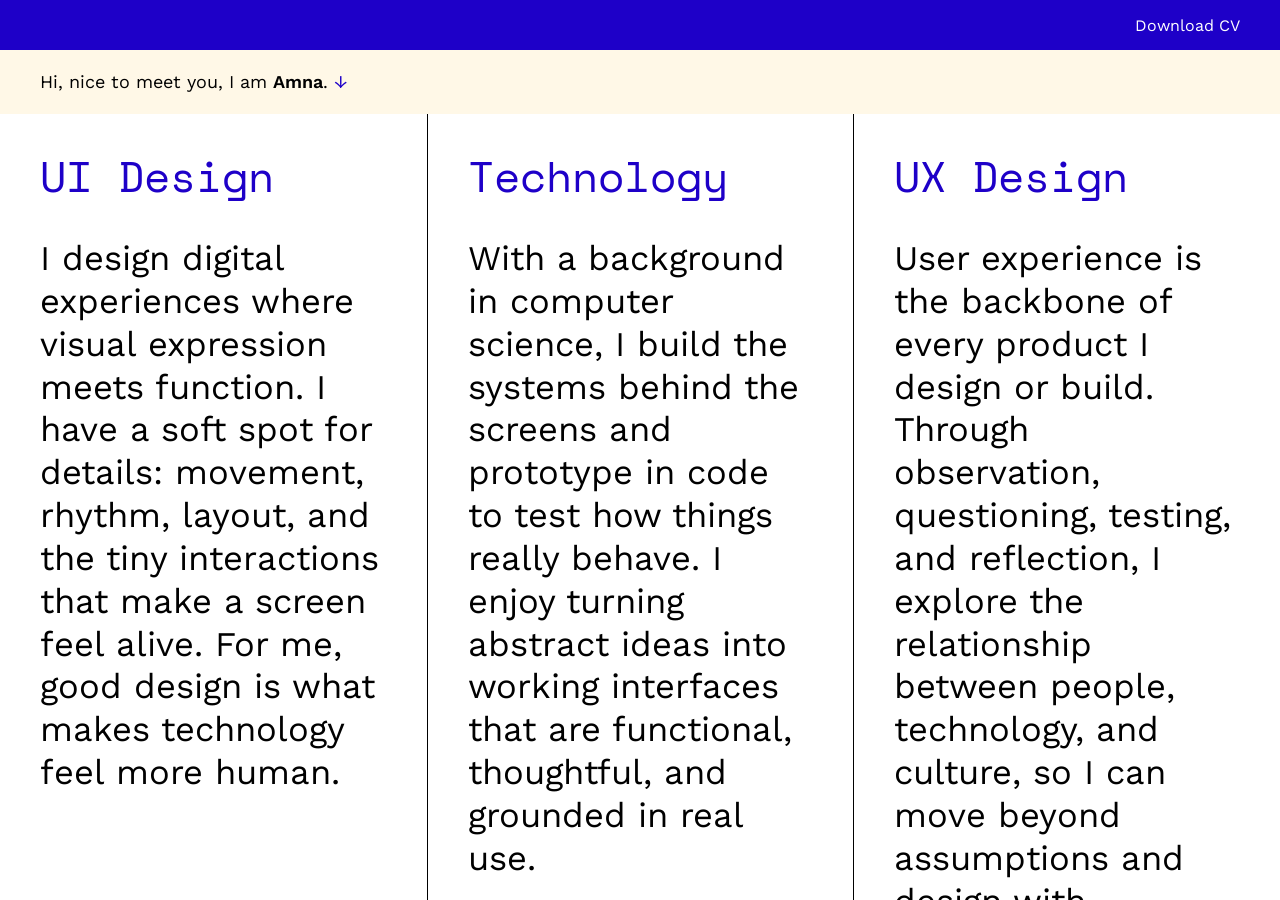
==== index.html @ 6569056e "Rework Transversal Workshop final results and Modular Mindset layout - Final Results: cc-tapis proto" ====
<!DOCTYPE html>
<html lang="en">
<head>
  <meta charset="UTF-8">
  <meta name="viewport" content="width=device-width, initial-scale=1.0">
  <title>Amna Ahmad — Portfolio</title>

  <!-- Fonts: Work Sans for everything; Space Mono (class="mono") only for the column
       titles, technical details and numbers -->
  <link rel="preconnect" href="https://fonts.googleapis.com">
  <link rel="preconnect" href="https://fonts.gstatic.com" crossorigin>
  <link href="https://fonts.googleapis.com/css2?family=Space+Mono&family=Work+Sans:wght@400;600&display=swap" rel="stylesheet">
  <!-- The "←", "→", "↑" and "↓" arrows aren't in the standard Work Sans download, so load them separately -->
  <link href="https://fonts.googleapis.com/css2?family=Work+Sans&text=%E2%86%90%E2%86%92%E2%86%91%E2%86%93&display=swap" rel="stylesheet">

  <!-- "?v=…": bump a file's number after editing it, so browsers fetch the new copy -->
  <link rel="stylesheet" href="css/variables.css?v=3">
  <link rel="stylesheet" href="css/base.css?v=2">
  <link rel="stylesheet" href="css/home.css?v=5">
  <link rel="stylesheet" href="css/project-page.css?v=10">
</head>
<body>

  <!-- Top bar: CV download -->
  <header class="top-bar">
    <a class="cv-link" href="assets/AmnaAhmad_CV.pdf" download>Download CV</a>
  </header>

  <!-- Greeting strip: clicking "Amna" swaps the short line for the full intro -->
  <div class="greeting">
    <p class="greeting-short">
      Hi, nice to meet you, I am <button class="name-button" type="button" aria-expanded="false"><span class="name-text">Amna</span>.<span class="name-arrow" aria-hidden="true">↓</span></button>
    </p>

    <!-- Shown instead of the greeting while a column is open -->
    <button class="back-button" type="button">← Go back</button>

    <!-- Full intro, hidden until "Amna" is clicked -->
    <div class="intro">
      <p class="intro-text">
        Hi, nice to meet you! I’m Amna, a computer engineer turned digital experience
        designer with nearly four years of professional experience across research,
        technology, and startup environments. I previously worked at
        <a class="intro-link" href="https://home.cern" target="_blank" rel="noopener">CERN</a>,
        where I contributed to the design of complex industrial systems, and I am
        currently working at
        <a class="intro-link" href="https://www.logitech.com" target="_blank" rel="noopener">Logitech</a>
        as an AI Creative &amp; Design Technologist. I am also pursuing a Master of Arts
        in Design with a focus on Digital Experience Design at École cantonale d’art
        de Lausanne (ECAL).<span class="intro-close" aria-hidden="true">↑</span>
      </p>
    </div>
  </div>

  <!-- Three columns.
       data-speed: how fast each one scrolls (1 = normal)
       data-name:  used to widen the right column when it's clicked -->
  <main class="columns">

    <section class="column" data-speed="0.6" data-name="ui">
      <div class="column-inner">

        <!-- Short summary, shown on the home view -->
        <div class="column-summary">
          <h2 class="column-title mono">UI Design</h2>
          <!-- The three column texts are kept at the same length (40 words each) -->
          <p class="column-text">
            I design digital experiences where visual expression meets function. I have
            a soft spot for details: movement, rhythm, layout, and the tiny interactions
            that make a screen feel alive. For me, good design is what makes technology
            feel more human.
          </p>
        </div>

        <!-- Projects, shown when this column is clicked -->
        <div class="column-projects">
          <h2 class="column-title">Design projects</h2>
          <p class="projects-intro">
            Over the years, I’ve worked on a variety of projects that showcase my
            creativity and a passion for building meaningful design, ranging from
            industry collaborations to my current work at ECAL. Here are some highlights:
          </p>

          <!-- href = the project's page file ("#" = page not built yet).
               Each row has a small preview image that appears on hover. -->
          <ul class="project-list">
            <li>
              <a class="project-link" href="projects/unicos-branding.html">
                UNICOS Branding - Framework
                <img class="project-preview" src="assets/Photo/previews/UNICOS.webp" alt="">
              </a>
            </li>
            <li>
              <a class="project-link" href="projects/ecal-semester-projects.html">
                Transversal Workshop
                <img class="project-preview" src="assets/Photo/previews/mindset.webp" alt="">
              </a>
            </li>
            <li>
              <a class="project-link" href="projects/bisses-du-valais.html">
                Bisses du Valais - Website design
                <img class="project-preview" src="assets/Photo/previews/Bisses.webp" alt="">
              </a>
            </li>
            <li>
              <a class="project-link" href="projects/randox-certifly.html">
                Randox | Certifly - mobile app
                <img class="project-preview" src="assets/Photo/previews/Randox.webp" alt="">
              </a>
            </li>
            <li>
              <a class="project-link" href="projects/ecaredocta.html">
                eCareDocta - mobile app
                <img class="project-preview" src="assets/Photo/previews/eCare.webp" alt="">
              </a>
            </li>
          </ul>
        </div>

        <!-- A project's page is loaded in here when it's clicked -->
        <div class="column-page"></div>
      </div>
    </section>

    <section class="column" data-speed="1" data-name="tech">
      <div class="column-inner">
        <div class="column-summary">
          <h2 class="column-title mono">Technology</h2>
          <p class="column-text">
            With a background in computer science, I build the systems behind the screens
            and prototype in code to test how things really behave. I enjoy turning
            abstract ideas into working interfaces that are functional, thoughtful, and
            grounded in real use.
          </p>
        </div>

        <!-- Projects, shown when this column is clicked (opens from the center) -->
        <div class="column-projects">
          <h2 class="column-title">Technology</h2>
          <p class="projects-intro">
            Over the years, I’ve worked on a variety of projects that showcase my
            creativity and a passion for building meaningful design, ranging from
            industry collaborations to my current work at ECAL. Here are some highlights:
          </p>

          <ul class="project-list">
            <li>
              <a class="project-link" href="projects/unicos-framework.html">
                UNICOS Framework - Implementation
                <img class="project-preview" src="assets/Photo/previews/unicos-framework.jpg" alt="">
              </a>
            </li>
            <li><a class="project-link" href="#">Logitech - PWS Keyboard layout</a></li>
            <li><a class="project-link" href="#">Re-structure Workshop - ECAL</a></li>
          </ul>
        </div>

        <!-- A project's page is loaded in here when it's clicked -->
        <div class="column-page"></div>
      </div>
    </section>

    <section class="column" data-speed="1.4" data-name="ux">
      <div class="column-inner">
        <div class="column-summary">
          <h2 class="column-title mono">UX Design</h2>
          <p class="column-text">
            User experience is the backbone of every product I design or build. Through
            observation, questioning, testing, and reflection, I explore the relationship
            between people, technology, and culture, so I can move beyond assumptions and
            design with curiosity, context, and intention.
          </p>
        </div>

        <!-- Projects, shown when this column is clicked -->
        <div class="column-projects">
          <h2 class="column-title">Experience Design</h2>
          <p class="projects-intro">
            Research gives my work direction. Through observation, questioning, testing,
            and reflection, I explore the relationship between people, technology, and
            culture. It allows me to move beyond assumptions and design with curiosity,
            context, and intention.
          </p>

          <ul class="project-list">
            <li>
              <a class="project-link" href="projects/lost-and-found.html">
                Lost &amp; Found - ECAL
                <img class="project-preview" src="assets/Photo/previews/lost-and-found.webp" alt="">
              </a>
            </li>
            <li>
              <a class="project-link" href="projects/reality-check.html">
                Reality check - ECAL
                <img class="project-preview" src="assets/Photo/previews/reality-check.webp" alt="">
              </a>
            </li>
            <li>
              <a class="project-link" href="projects/ux-bootcamp.html">
                Participatory Design Workshop - ECAL
                <img class="project-preview" src="assets/Photo/previews/participatory-workshop.jpg" alt="">
              </a>
            </li>
          </ul>
        </div>

        <!-- A project's page is loaded in here when it's clicked -->
        <div class="column-page"></div>
      </div>
    </section>

  </main>

  <script src="js/main.js?v=3"></script>
</body>
</html>
---- css/variables.css ----
/* Design tokens from Figma. Change a value here and it updates everywhere. */

:root {
  /* Colors */
  --blue: #1E00C8;
  --beige: #FFF8E7;
  --black: #000000;
  --white: #FFFFFF;

  /* Fonts: Work Sans everywhere; Space Mono only for column titles, technical details and numbers */
  --font-main: "Work Sans", sans-serif;
  --font-mono: "Space Mono", monospace;

  /* Font sizes: scale with screen width, capped at the 1920px design size */
  --size-small: clamp(16px, 1.05vw, 20px);   /* Download CV */
  --size-greeting: clamp(18px, 1.35vw, 26px);
  --size-title: clamp(40px, 3.35vw, 64px);   /* column headings */
  --size-body: clamp(30px, 2.7vw, 52px);     /* column text */

  /* Smaller sizes for the two narrow columns when one column is open */
  --size-title-small: clamp(22px, 1.75vw, 34px);
  --size-body-small: clamp(18px, 1.45vw, 28px);

  /* Open column: projects intro and list */
  --size-projects: clamp(24px, 2.1vw, 40px);

  /* Even smaller sizes for the narrow columns while a project page is open */
  --size-title-tiny: clamp(15px, 1.25vw, 26px);
  --size-body-tiny: clamp(12px, 1vw, 20px);

  /* Project pages */
  --size-page-title: clamp(30px, 2.5vw, 48px);        /* project name */
  --size-page-heading: clamp(24px, 1.9vw, 36px);      /* section headings */
  --size-page-subheading: clamp(20px, 1.65vw, 32px);  /* "1. Complex Interface" */
  --size-page-body: clamp(16px, 1.25vw, 24px);        /* paragraphs */

  /* Motion: one curve for all column animations, gentle start and landing */
  --ease: cubic-bezier(0.65, 0, 0.35, 1);
  --expand-time: 0.8s;

  /* Space between blocks and sections on project pages (from the Figma grid) */
  --space-block: 64px;

  /* Layout */
  --top-bar-height: 50px;
  --greeting-height: 64px;
  --side-padding: clamp(32px, 3.125vw, 60px);
  --side-padding-narrow: 25px;   /* narrow columns while another column is open */
  --side-padding-tiny: 16px;     /* narrow columns while a project page is open */
  --divider: 1px solid var(--black);
}
---- css/base.css ----
/* Reset and global styles */

*,
*::before,
*::after {
  box-sizing: border-box;
  margin: 0;
  padding: 0;
}

/* The page itself never scrolls; only the columns do (see main.js) */
html,
body {
  height: 100%;
  overflow: hidden;
}

/* Stack top bar, greeting and columns; columns take the remaining height */
body {
  display: flex;
  flex-direction: column;
  font-family: var(--font-main);
  color: var(--black);
  background: var(--white);
  -webkit-font-smoothing: antialiased;
}

a {
  color: inherit;
  text-decoration: none;
}

/* Space Mono, only for technical details and numbers,
   e.g. <span class="mono">20%</span> inside Work Sans text */
.mono {
  font-family: var(--font-mono);
}
---- css/home.css ----
/* Home page */

/* ---------- Top bar ---------- */
.top-bar {
  height: var(--top-bar-height);
  padding: 0 var(--side-padding);
  background: var(--blue);
  display: flex;
  align-items: center;
  justify-content: flex-end;   /* push "Download CV" to the right */
}

.cv-link {
  color: var(--white);
  font-size: var(--size-small);
}

.cv-link:hover {
  text-decoration: underline;
}

/* ---------- Greeting strip ---------- */
/* Shows either the short line or the full intro. The height change between
   the two is animated in main.js; CSS only swaps the text and fades it in. */
.greeting {
  padding: 0 var(--side-padding);
  background: var(--beige);
  font-size: var(--size-greeting);
  overflow: hidden;            /* hide content while the strip is resizing */
}

.greeting-short {
  line-height: var(--greeting-height);   /* one line, vertically centered */
  animation: fade-in 0.4s ease both;
}

/* "Amna. ↓": bold name with a blue arrow that hints the strip opens;
   on hover the name turns blue and the arrow nudges down */
.name-button {
  font: inherit;
  color: inherit;
  background: none;
  border: none;
  cursor: pointer;
  transition: color 0.3s ease;
}

.name-text {
  font-weight: 600;
}

.name-button:hover,
.name-button:focus-visible {
  color: var(--blue);
}

.name-arrow,
.intro-close {
  display: inline-block;
  margin-left: 0.35em;
  color: var(--blue);
  transition: transform 0.3s ease;
}

.name-button:hover .name-arrow,
.name-button:focus-visible .name-arrow {
  transform: translateY(3px);
}

/* "← Go back": hidden on the home view */
.back-button {
  display: none;
  font: inherit;
  line-height: var(--greeting-height);
  color: inherit;
  background: none;
  border: none;
  cursor: pointer;
  transition: color 0.3s ease;
}

.back-button:hover,
.back-button:focus-visible {
  color: var(--blue);
}

/* While a column is open (class added by main.js): swap greeting for "Go back" */
.greeting.shows-back .greeting-short {
  display: none;
}

.greeting.shows-back .back-button {
  display: block;
  animation: fade-in 0.4s ease both;
}

/* Full intro: hidden until the strip is open */
.intro {
  display: none;
  padding: 28px 0;
  line-height: 1.15;
}

.intro-link {
  color: var(--blue);
  font-weight: 600;
}

.intro-link:hover {
  text-decoration: underline;
}

/* Open state (class added by main.js). The whole strip is clickable to close. */
.greeting.is-open {
  cursor: pointer;
}

.greeting.is-open .greeting-short {
  display: none;
}

.greeting.is-open .intro {
  display: block;
  animation: fade-in 0.4s ease 0.2s both;   /* fade in as the strip opens */
}

/* "↑" at the end of the intro: nudges up on hover, as clicking closes the strip */
.greeting.is-open:hover .intro-close {
  transform: translateY(-3px);
}

@keyframes fade-in {
  from { opacity: 0; }
  to   { opacity: 1; }
}

/* ---------- Three columns ---------- */
.columns {
  flex: 1;                     /* fill whatever height is left below the bars */
  min-height: 0;               /* let it shrink when the intro opens */
  display: grid;
  grid-template-columns: 1fr 1fr 1fr;
  transition: grid-template-columns var(--expand-time) var(--ease);
}

/* One column open: it takes 4 parts of the width, the others 1 part each */
.columns[data-expanded="ui"]   { grid-template-columns: 4fr 1fr 1fr; }
.columns[data-expanded="tech"] { grid-template-columns: 1fr 4fr 1fr; }
.columns[data-expanded="ux"]   { grid-template-columns: 1fr 1fr 4fr; }

/* A project page is open: that column widens further to 8 parts */
.columns[data-expanded="ui"][data-view="page"]   { grid-template-columns: 8fr 1fr 1fr; }
.columns[data-expanded="tech"][data-view="page"] { grid-template-columns: 1fr 8fr 1fr; }
.columns[data-expanded="ux"][data-view="page"]   { grid-template-columns: 1fr 1fr 8fr; }

.column {
  overflow: hidden;            /* content moves inside; main.js slides it */
}

/* Columns with projects can be clicked to open;
   when one is open, the narrow ones can be clicked to go back */
.column:has(.column-projects),
.columns[data-expanded] .column:not(.is-expanded) {
  cursor: pointer;
}

/* The part that actually moves when scrolling.
   Summary, projects and project page sit on top of each other in the same spot. */
.column-inner {
  display: grid;
  grid-template-columns: minmax(0, 1fr);   /* always exactly the column's width */
  padding: 30px var(--side-padding) 60px;
  will-change: transform;      /* hint the browser to keep movement smooth */
  transition: padding var(--expand-time) var(--ease);
}

.column-summary,
.column-projects,
.column-page {
  grid-area: 1 / 1;
}

/* Divider lines between columns */
.column + .column {
  border-left: var(--divider);
}

.column-title {
  font-size: var(--size-title);
  font-weight: 400;
  color: var(--blue);
  margin-bottom: 0.7em;
  transition: font-size var(--expand-time) var(--ease);
}

.column-text {
  font-size: var(--size-body);
  line-height: 1.24;
  transition:
    font-size var(--expand-time) var(--ease),
    color 0.3s ease;
}

/* Hover: text in the hovered column turns blue (not in the open column) */
.column:not(.is-expanded):hover .column-text {
  color: var(--blue);
}

/* ---------- Narrow columns (while another column is open) ---------- */
/* Text shrinks smoothly thanks to the font-size transitions above */
.columns[data-expanded] .column:not(.is-expanded) .column-inner {
  padding: 30px var(--side-padding-narrow) 60px;
}

.columns[data-expanded] .column:not(.is-expanded) .column-title {
  font-size: var(--size-title-small);
}

.columns[data-expanded] .column:not(.is-expanded) .column-text {
  font-size: var(--size-body-small);
}

/* While a project page is open, the narrow columns get even smaller */
.columns[data-view="page"] .column:not(.is-expanded) .column-inner {
  padding: 30px var(--side-padding-tiny) 60px;
}

.columns[data-view="page"] .column:not(.is-expanded) .column-title {
  font-size: var(--size-title-tiny);
}

.columns[data-view="page"] .column:not(.is-expanded) .column-text {
  font-size: var(--size-body-tiny);
}

/* Space Mono titles are wide: in the narrow columns (1/6 of the window with a column
   open, 1/10 with a page open) they shrink only as far as needed for "Technology",
   10 letters, about 6.2 times the font size, to fit */
.columns[data-expanded] .column:not(.is-expanded) .column-title.mono {
  font-size: min(var(--size-title-small), (100vw / 6 - 2 * var(--side-padding-narrow)) / 6.2);
}

.columns[data-view="page"] .column:not(.is-expanded) .column-title.mono {
  font-size: min(var(--size-title-tiny), (100vw / 10 - 2 * var(--side-padding-tiny)) / 6.2);
}

/* "← Go back" and "Download CV" stay in line with the text of the first and
   last columns, moving in as those columns' side padding shrinks */
.greeting,
.top-bar {
  transition: padding var(--expand-time) var(--ease);
}

body:has(.columns[data-expanded] > .column:first-of-type:not(.is-expanded)) .greeting {
  padding-left: var(--side-padding-narrow);
}

body:has(.columns[data-view="page"] > .column:first-of-type:not(.is-expanded)) .greeting {
  padding-left: var(--side-padding-tiny);
}

body:has(.columns[data-expanded] > .column:last-of-type:not(.is-expanded)) .top-bar {
  padding-right: var(--side-padding-narrow);
}

body:has(.columns[data-view="page"] > .column:last-of-type:not(.is-expanded)) .top-bar {
  padding-right: var(--side-padding-tiny);
}

/* ---------- Open column: summary out, projects in ---------- */
.column-summary {
  transition: opacity 0.3s ease 0.4s;   /* closing: fade back in once narrowing */
}

.column.is-expanded .column-summary {
  opacity: 0;
  pointer-events: none;
  transition: opacity 0.25s ease;       /* opening: fade out right away */
}

/* Projects are hidden until their column opens */
.column-projects {
  display: none;
  /* Laid out at the final open width from the start, so the text
     doesn't jump between lines while the column is widening */
  width: calc(100vw * 4 / 6 - 2 * var(--side-padding));
}

.column.is-expanded .column-projects {
  display: block;
  animation: projects-in 0.7s ease-out 0.3s both;
}

@keyframes projects-in {
  from { opacity: 0; transform: translateY(24px); }
  to   { opacity: 1; transform: translateY(0); }
}

/* Technology opens from the center instead:
   its projects stay centered on screen while the column grows outward,
   and are revealed from the middle to both sides like opening curtains. */
.column[data-name="tech"] .column-projects {
  justify-self: unsafe center;   /* "unsafe" = keep centered even while wider than the column */
}

.column[data-name="tech"].is-expanded .column-projects {
  animation: projects-from-center var(--expand-time) var(--ease) 0.1s both;
}

@keyframes projects-from-center {
  from { opacity: 0; clip-path: inset(0 50%); }
  to   { opacity: 1; clip-path: inset(0 0); }
}

.projects-intro {
  font-size: var(--size-projects);
  line-height: 1.18;
  margin-bottom: 1.5em;
}

/* Project list: arrow + name, line under each row */
.project-list {
  list-style: none;
}

.project-link {
  position: relative;          /* so the preview image is placed inside the row */
  display: flex;
  align-items: center;
  gap: 0.4em;
  padding: 0.55em 0;
  font-size: var(--size-projects);
  border-bottom: var(--divider);
  transition: color 0.3s ease;
}

/* Blue "→" arrow in Work Sans before each project name */
.project-link::before {
  content: "→";
  color: var(--blue);
  transition: transform 0.3s ease;
}

/* Hover: name turns blue and the arrow nudges right */
.project-link:hover {
  color: var(--blue);
}

.project-link:hover::before {
  transform: translateX(6px);
}

/* Project preview image: sits at the right end of the row, hidden until hover */
.project-preview {
  position: absolute;
  right: 0;
  top: 50%;
  width: clamp(150px, 11vw, 220px);
  aspect-ratio: 3 / 2;         /* every preview gets the same size... */
  object-fit: cover;           /* ...the image fills it and is trimmed, never stretched */
  opacity: 0;
  transform: translateY(-50%) scale(0.85);
  pointer-events: none;        /* never blocks clicking the row */
  transition:
    opacity 0.35s ease,
    transform 0.5s var(--ease);
}

/* Hover: fade in and grow to full size */
.project-link:hover .project-preview {
  opacity: 1;
  transform: translateY(-50%) scale(1);
}

/* ---------- Mobile (to be added once the mobile design is ready) ---------- */
---- css/project-page.css ----
/* Project pages (files in projects/, loaded into an open column by main.js) */

/* ---------- Showing and hiding the page ---------- */
/* Hidden until a project is clicked */
.column-page {
  display: none;
  /* Laid out at the final width from the start, so text doesn't
     jump between lines while the column is widening */
  width: calc(100vw * 8 / 10 - 2 * var(--side-padding));
}

/* Page open (class added by main.js): list hidden, page fades in */
.column.shows-page .column-projects {
  display: none;
}

.column.shows-page .column-page {
  display: block;
  animation: projects-in 0.7s ease-out 0.1s both;   /* keyframes in home.css */
}

/* ---------- Page layout ---------- */
/* No extra gap after the last section; the column's own padding is enough */
.project-page > :last-child,
.project-page > :last-child > :last-child {
  margin-bottom: 0;
}

.project-page img {
  display: block;
  max-width: 100%;
}

.project-page p,
.project-page li {
  font-size: var(--size-page-body);
  line-height: 1.17;
}

/* "← Design projects": back to the project list */
.page-back {
  font: inherit;
  font-size: var(--size-title);
  color: var(--blue);
  background: none;
  border: none;
  cursor: pointer;
  margin-bottom: 0.3em;
}

.page-back-arrow {
  display: inline-block;
  transition: transform 0.3s ease;
}

.page-back:hover .page-back-arrow {
  transform: translateX(-6px);   /* arrow nudges left on hover */
}

.page-title {
  font-size: var(--size-page-title);
  font-weight: 400;
  color: var(--blue);
  margin-bottom: 0.7em;
}

.page-hero {
  width: 100%;
  aspect-ratio: 1400 / 714;
  object-fit: cover;             /* crop to the design's shape */
  margin: var(--space-block) 0;
}

/* Section headings, e.g. "Problem statement" */
.page-heading {
  font-size: var(--size-page-heading);
  font-weight: 400;
  color: var(--blue);
  margin-bottom: 1.2em;
}

/* Numbered problems, e.g. "1. Complex Interface" */
.page-subheading {
  font-size: var(--size-page-subheading);
  font-weight: 400;
  margin: 1.6em 0 0.6em;
}

/* Two side-by-side columns */
.page-split {
  display: grid;
  grid-template-columns: minmax(0, 1fr) minmax(0, 1fr);   /* always two equal halves */
  gap: 60px 10%;                 /* row gap, column gap */
  align-items: start;
  margin-bottom: var(--space-block);
}

.page-split--centered {
  align-items: center;           /* sticky notes: line up their middles */
}

/* Smaller gaps, for grids of images */
.page-split--tight {
  gap: 32px 48px;
}

/* A row of images that all end up the same height, uncropped.
   Give each image style="--ratio: calc(<width> / <height>)" (its size in pixels): wider images
   get a bigger share of the row, which evens out their heights. */
.same-height {
  display: flex;
  gap: 30px;
  align-items: flex-start;
  margin-bottom: var(--space-block);
}

.same-height > * {
  flex: var(--ratio) 1 0;
  min-width: 0;
}

/* Thin outline for screenshots with white edges
   (an outline, not a border, so it doesn't change the image's size) */
.bordered {
  outline: 1px solid #999;
  outline-offset: -1px;
}

/* Videos and full-width images */
.page-video,
.page-wide-image {
  width: 100%;
  margin-bottom: var(--space-block);
}

.page-video {
  display: block;
  background: var(--black);      /* shown for a moment before the video loads */
}

/* Video with a sound button in its bottom-right corner (button added by main.js) */
.video-wrap {
  position: relative;
  margin-bottom: var(--space-block);
}

.video-wrap .page-video,
.page-split .video-wrap {
  margin-bottom: 0;              /* the wrap or the grid handles the spacing */
}

.page-video--hero {
  margin: var(--space-block) 0;
}

/* Round, semi-transparent button with a speaker icon */
.sound-button {
  position: absolute;
  right: 20px;
  bottom: 20px;
  width: 48px;
  height: 48px;
  display: grid;
  place-items: center;           /* icon in the middle */
  border: none;
  border-radius: 50%;
  background: rgba(255, 255, 255, 0.7);
  cursor: pointer;
  transition: background 0.3s ease;
}

.sound-button:hover,
.sound-button:focus-visible {
  background: rgba(255, 255, 255, 0.95);
}

.sound-icon {
  width: 24px;
  height: 24px;
}

/* Outline speaker = sound off, filled speaker = sound on */
.sound-button .sound-icon--on,
.sound-button.is-on .sound-icon--off {
  display: none;
}

.sound-button.is-on .sound-icon--on {
  display: block;
}

/* ---------- Pieces used on pages with several projects (e.g. ECAL) ---------- */
/* A second project title further down the page gets space above it */
.page-title:not(:first-of-type) {
  margin-top: var(--space-block);
}

/* Media right under an intro paragraph */
.page-media-top {
  margin-top: var(--space-block);
}

/* Headings that sit close to the text below them */
.page-heading--tight {
  margin-bottom: 0.6em;
}

/* A big blue question */
.project-page .page-question {
  color: var(--blue);
  font-size: var(--size-page-heading);
  margin-bottom: var(--space-block);
}

.page-paragraph-gap {
  margin-top: 1.2em;
}

/* Three phone screens in a row; the middle one sits higher */
.screens {
  display: flex;
  justify-content: space-between;
  align-items: flex-start;
  margin: var(--space-block) 0;
}

.screens img {
  width: 28%;
  margin-top: 5%;
}

.screens img:nth-child(2) {
  margin-top: 0;
}

/* Three text columns ("How it works?") */
.page-three {
  display: grid;
  grid-template-columns: repeat(3, minmax(0, 1fr));
  gap: 6%;
  margin-bottom: var(--space-block);
}

.page-label {
  font-size: var(--size-page-body);
  font-weight: 600;
}

/* ---------- Pieces used on long case studies (e.g. Lost & Found) ---------- */
/* Space between the big numbered sections */
.page-section {
  margin-bottom: var(--space-block);
}

/* A larger paragraph that sums up the project */
.project-page .page-lead {
  font-size: var(--size-projects);
  line-height: 1.4;
  max-width: 95%;
  margin: var(--space-block) 0;
}

/* Black note after a blue heading, e.g. "- Grouping outcomes…" */
.page-heading-note {
  color: var(--black);
}

/* Photo grids with 2, 3 or 4 columns */
.photo-grid {
  display: grid;
  gap: 24px;
}

.photo-grid img {
  width: 100%;
}

.photo-grid--2 { grid-template-columns: repeat(2, minmax(0, 1fr)); gap: 48px; }
.photo-grid--3 { grid-template-columns: repeat(3, minmax(0, 1fr)); gap: 48px; }
.photo-grid--4 { grid-template-columns: repeat(4, minmax(0, 1fr)); }

/* Crop all photos in the grid to the same portrait shape */
.photo-grid--cropped img {
  aspect-ratio: 4 / 5;
  object-fit: cover;
}

/* Steps as blue circles joined by arrows */
.flow {
  display: flex;
  align-items: center;
  justify-content: space-between;
  margin: var(--space-block) 3%;
}

.flow-step {
  width: 12%;
  aspect-ratio: 1;
  display: grid;
  place-items: center;
  padding: 0.5em;
  border-radius: 50%;
  background: var(--blue);
  color: var(--white);
  font-size: var(--size-page-body);
  text-align: center;
  line-height: 1.3;
}

.flow-arrow {
  font-size: clamp(32px, 3vw, 56px);
}

/* Prototype parts: images with centred captions */
.parts {
  display: grid;
  grid-template-columns: repeat(3, minmax(0, 1fr));
  gap: 6%;
  align-items: start;
  margin-bottom: var(--space-block);
}

.parts--first-row {
  grid-template-columns: minmax(0, 1fr) minmax(0, 2.7fr);
  align-items: end;
}

.parts figure img {
  margin: 0 auto;                /* centre each image in its column */
}

.parts figcaption {
  margin-top: 24px;
  text-align: center;
}

.parts .same-height {
  margin-bottom: 0;
}

/* Interface element collages: one on the left, one further right */
.elements {
  max-width: 62%;
}

.elements--left {
  margin-left: 4%;
}

.elements--right {
  margin: 40px 0 0 auto;
}

/* Insight cards: beige, blue outline, solid shadow */
.insights {
  display: grid;
  grid-template-columns: repeat(3, minmax(0, 1fr));
  gap: 60px 3%;
}

.insight {
  padding: 1.5em 1.3em;
  background: var(--beige);
  border: 2px solid var(--blue);
  box-shadow: 4px 4px 0 #0E0060;
}

/* Sits alone on its row, centred, one card wide */
.insight--center {
  grid-column: 1 / -1;
  justify-self: center;
  width: calc((100% - 2 * 3%) / 3);
}

.insight h3 {
  font-size: var(--size-page-body);
  font-weight: 500;
  margin-bottom: 0.5em;
}

.project-page .insight p {
  font-size: clamp(14px, 1.05vw, 20px);
  line-height: 1.4;
}

/* A single image or video centred on the page, e.g. the working prototype */
.page-centered-image {
  display: block;
  width: 45%;
  margin: 0 auto;
}

/* Full-width image with a centred caption */
.page-figure {
  margin-bottom: var(--space-block);
}

.page-figure img {
  width: 100%;
}

.page-figure figcaption {
  text-align: center;
}

/* ---------- Pieces used on the Reality Check (Duolingo) page ---------- */
/* Photo on the left, text on the right */
.page-split--photo-left {
  grid-template-columns: minmax(0, 0.39fr) minmax(0, 0.61fr);
  column-gap: 60px;
}

/* Heading with no gap below it (a subtitle follows right away) */
.page-heading--flush {
  margin-bottom: 0;
}

/* Big black subtitles in the design proposal, e.g. "1- Understanding users…" */
.proposal-title {
  max-width: 69%;                /* narrower, so longer titles wrap like the design */
  font-size: var(--size-page-heading);
  font-weight: 400;
  line-height: 1.17;
  margin: 1.2em 0 1.4em;
}

/* Two key findings in slightly larger text */
.project-page .page-statements p {
  font-size: var(--size-page-subheading);
  max-width: 80%;
  margin-bottom: 1.2em;
}

/* The four insights as beige circles in a row */
.insight-circles {
  display: flex;
  justify-content: center;
  gap: 2.5%;
  margin: var(--space-block) 0;
}

.insight-circle {
  width: 20%;
  aspect-ratio: 1;
  display: flex;
  flex-direction: column;
  justify-content: center;
  align-items: center;
  gap: 1em;
  padding: 1.5em;
  border-radius: 50%;
  background: var(--beige);
  font-size: var(--size-page-body);
  text-align: center;
  line-height: 1.2;
}

.insight-circle strong {
  font-weight: 500;
}

/* The big "How might Duolingo…" question */
.project-page .page-big-question {
  font-size: var(--size-page-title);
  line-height: 1.17;
  margin-bottom: var(--space-block);
}

/* Persona cards, lined up on the right like the design */
.personas {
  display: flex;
  justify-content: flex-end;
  gap: 3%;
}

.personas img {
  width: 20%;
}

/* Blue highlighted words inside a paragraph */
.highlight {
  color: var(--blue);
}

/* ---------- Pieces used on the Participatory Design Workshop page ---------- */
/* Larger intro under the first title (ECAL admission workshop) */
.project-page .page-intro--large {
  font-size: var(--size-page-subheading);
  margin-bottom: calc(var(--space-block) / 2);   /* 32px */
}

/* Back button with a set 24px gap above the page title */
.page-back--spaced {
  margin-bottom: 24px;
}

/* Section with half the usual space below it (Roles and Responsibilities) */
.page-section--half {
  margin-bottom: calc(var(--space-block) / 2);   /* 32px */
}

.page-intro--large strong {
  font-weight: 600;
}

/* Current workflow, with the "Our focus" note in its empty bottom-right corner */
.workflow-focus {
  position: relative;
  width: 93%;                    /* 1306 of the 1400px column, like the design */
  margin: 0 auto;
}

.workflow-focus img {
  width: 100%;
}

.project-page .workflow-focus-note {
  position: absolute;
  left: 65%;
  top: 86%;                      /* just under the tip of the blue arrow */
  font-size: var(--size-page-subheading);
}

/* Captions a little closer to their photos */
.photo-grid--captions figcaption {
  margin-top: 24px;
}

/* Workshop steps: same space above and below each step heading */
.page-subheading--step {
  margin: var(--space-block) 0;
}

.page-subheading--step:first-of-type {
  margin-top: 0;                 /* sits right under "During the workshop:" */
}

/* Step photos and the insights board, lined up on the right like the design */
.step-image,
.board-image {
  margin-left: auto;
}

.step-image  { width: 91%; }     /* 1271 of 1400px */
.board-image { width: 84%; }     /* 1179 of 1400px */

/* Pain points → solutions diagram (SVG drawn at 1400px wide, scaled to the column) */
.insights-map {
  display: block;
  width: 100%;
  height: auto;
  margin-bottom: var(--space-block);
}

.insights-map text {
  font-size: 24px;               /* SVG units, so it scales with the diagram */
  dominant-baseline: central;
}

.insights-map .label {
  font-size: 32px;
}

.insights-map .label:first-of-type {
  text-anchor: middle;           /* "Solutions", centred over the blue boxes */
}

.insights-map .pain     { fill: #FFA8AB; }
.insights-map .solution { fill: #8AD6FF; }

.insights-map line,
.insights-map marker path {
  fill: none;
  stroke: var(--black);
  stroke-width: 1.5;
}

.insights-map .line--blue,
.insights-map .arrow--blue path {
  stroke: var(--blue);
}

/* ---------- Pieces used on the Transversal Workshop page ---------- */
/* Three rugs side by side, edge to edge like the design */
.rug-row {
  display: grid;
  grid-template-columns: repeat(3, minmax(0, 1fr));
  margin: 32px 0;
}

.rug-row img {
  width: 100%;
}

/* Notes, sketches and photos placed like the design. Each image's left and width
   are % of the 1400px-wide area and its top is % of the 977px height (set inline) */
.collage {
  position: relative;
  aspect-ratio: 1400 / 977;
  margin-bottom: var(--space-block);
}

.collage img {
  position: absolute;
}

/* Final results: the video large on the left, stills on the right (sizes from the design) */
.result-feature {
  display: flex;
  justify-content: space-between;
  margin-bottom: var(--space-block);
}

.result-feature > .video-wrap {
  width: 36.8%;
  margin-bottom: 0;              /* the row handles the spacing */
}

/* Two columns of stills; the rows line up with the video's top and bottom */
.result-stills {
  width: 38.15%;
  display: grid;
  grid-template-columns: repeat(2, minmax(0, 1fr));
  column-gap: 11.14%;            /* % of this grid's width */
  align-content: space-between;
}

.result-feature .page-video,
.result-stills > img {           /* only the stills, not the sound button's icons */
  width: 100%;
  aspect-ratio: 9 / 16;
  object-fit: cover;             /* fill the tile, cropping if a file isn't exactly 9:16 */
}

/* ---------- Pieces used on the two UNICOS pages ---------- */
/* Project scope: three circles touching at the top, drawn at the design's size
   (600 wide = 593 of 1400px) and scaled to the column. Highlighted circles are beige. */
.scope-circles {
  display: block;
  width: 42.86%;
  height: auto;
  margin: 0 auto var(--space-block);
}

.scope-circles circle {
  fill: none;
  stroke: var(--blue);
  stroke-width: 2;
}

.scope-circles .is-highlighted {
  fill: var(--beige);
}

.scope-circles .dot {
  fill: var(--blue);
  stroke: none;
}

.scope-circles text {
  fill: var(--blue);
  font-size: 32px;               /* SVG units, so it scales with the circles */
  text-anchor: middle;
  dominant-baseline: central;
}

/* Technology page: labels in Space Mono */
.scope-circles--mono text {
  font-family: var(--font-mono);
  font-size: 30px;
}

/* "Step:1 Analyzing old panel": bold black step titles */
.page-step {
  font-size: var(--size-page-subheading);
  font-weight: 600;
  margin-bottom: 32px;
}

/* ---------- Pieces used on the Randox page ---------- */
/* Wider version of the centred image (e.g. the three phones at the top) */
.page-centered-image--wide {
  width: 80%;
}

/* Bullet list that follows its intro line with no gap */
.page-bullets--tight {
  margin-bottom: 0;
}

/* Four phone screens in a row */
.phone-screens {
  display: grid;
  grid-template-columns: repeat(4, minmax(0, 1fr));
  gap: 4.3%;
}

.phone-screens img {
  width: 100%;
}

/* Rows of flow screens; "--end" rows line up on the right */
.flow-screens-row {
  display: flex;
  gap: 1.45%;
  margin-bottom: var(--space-block);
}

.flow-screens-row img {
  width: 20.3%;
}

.flow-screens-row--end {
  justify-content: flex-end;
}

/* Bold labels at the start of list items */
.page-bullets strong {
  font-weight: 500;
}

/* ---------- Pieces used on the eCareDocta page ---------- */
/* Beige panel with blue cards: two on top, one centred below */
.highlights {
  display: grid;
  grid-template-columns: 31% 31%;
  justify-content: space-between;
  row-gap: 32px;
  padding: 3.5% 4%;
  background: var(--beige);
}

.project-page .highlight-card {
  padding: 1.6em 1.3em;
  border-radius: 10px;
  background: var(--blue);
  color: var(--white);
  font-size: var(--size-page-body);
  line-height: 1.2;
}

.highlight-card--center {
  grid-column: 1 / -1;
  justify-self: center;
  width: 31%;                    /* same width as the cards above */
}

/* Three illustrated features with a title and description */
.features {
  display: grid;
  grid-template-columns: repeat(3, 23%);
  column-gap: 7%;
  margin-top: var(--space-block);
}

.features img {
  width: 100%;
}

.features figcaption {
  margin-top: 24px;
}

.features strong {
  display: block;
  font-weight: 500;
  margin-bottom: 0.6em;
}

/* Doctor phone, a bit smaller and centred in its half */
.doctor-phone {
  width: 70%;
  margin: 0 auto;
}

/* Image captions */
figcaption {
  margin-top: 40px;
  font-size: var(--size-page-body);
  line-height: 1.17;
}

/* Underlined link inside a paragraph */
.text-link {
  text-decoration: underline;
  text-underline-offset: 0.15em;
}

.text-link:hover {
  color: var(--blue);
}

/* Stacked screenshots next to the problems */
.page-images {
  display: flex;
  flex-direction: column;
  gap: 32px;
}

/* ---------- Sticky notes ---------- */
/* Three notes per row; the first (title) note is bigger and spans two */
.notes {
  display: grid;
  grid-template-columns: repeat(3, minmax(0, 1fr));
  gap: clamp(8px, 0.95vw, 18px);   /* tighter on smaller screens */
}

.note {
  --note-color: #FFAB9F;         /* salmon */
  --fold-color: #FF8A5C;         /* folded corner */
  position: relative;
  aspect-ratio: 1;
  padding: 11%;
  background: var(--note-color);
  font-size: clamp(9px, 0.68vw, 13px);
  line-height: 1.35;
  color: #333;
  /* Cut the bottom-right corner off... */
  clip-path: polygon(0 0, 100% 0, 100% 86%, 86% 100%, 0 100%);
}

/* ...and fill it with a darker triangle, like a folded corner */
.note::after {
  content: "";
  position: absolute;
  right: 0;
  bottom: 0;
  width: 14%;
  height: 14%;
  background: var(--fold-color);
  clip-path: polygon(0 0, 100% 0, 0 100%);
}

.note strong {
  display: block;
  margin-bottom: 0.8em;
}

.note--blue   { --note-color: #7EC4FF; --fold-color: #3D9BFF; }
.note--orange { --note-color: #FFC46E; --fold-color: #FF9E2C; }
.note--grey   { --note-color: #AEB9CC; --fold-color: #8795AE; }

/* Title notes: a bit bigger than the others, centered over two columns */
.note--big {
  grid-column: span 2;
  justify-self: center;
  width: 70%;
  padding: 10%;
}

.note-title {
  font-size: 1.6em;
  line-height: 1.2;
}

/* Grey note sits next to the blue one, lowered a little */
.note--tucked {
  align-self: end;
  transform: translateY(20%);
}

.note-alert {
  display: block;
  margin-top: 1em;
  color: #E0301E;
}

/* Key findings: bold and a bit larger */
.note--bold {
  font-weight: 600;
  font-size: clamp(10px, 0.8vw, 15px);
}

/* Research questions */
.page-questions {
  max-width: 80%;
}

.page-questions p {
  font-size: var(--size-page-heading);
  margin-bottom: 0.8em;
}

.page-divider {
  border: none;
  border-top: var(--divider);
  margin: var(--space-block) 0;
}

/* Sideways gallery: the mouse wheel scrolls it left/right (see main.js) */
.gallery {
  display: flex;
  gap: 24px;
  overflow-x: auto;
  scrollbar-width: none;         /* hide scrollbar (Firefox) */
  margin-bottom: var(--space-block);
}

.gallery::-webkit-scrollbar {
  display: none;                 /* hide scrollbar (Chrome, Edge, Safari) */
}

.gallery img {
  height: clamp(360px, 41vw, 790px);
  max-width: none;               /* keep full size so the gallery can scroll */
  flex-shrink: 0;
}

.page-bullets {
  padding-left: 1.4em;
  margin-bottom: 48px;
}

/* Closing link to another project */
.page-link {
  display: inline-block;
  max-width: 80%;                /* the block above already leaves 64px */
  font-size: var(--size-page-heading);
  line-height: 1.17;
  text-decoration: underline;
  text-underline-offset: 0.15em;
  transition: color 0.3s ease;
}

.page-link:hover {
  color: var(--blue);
}
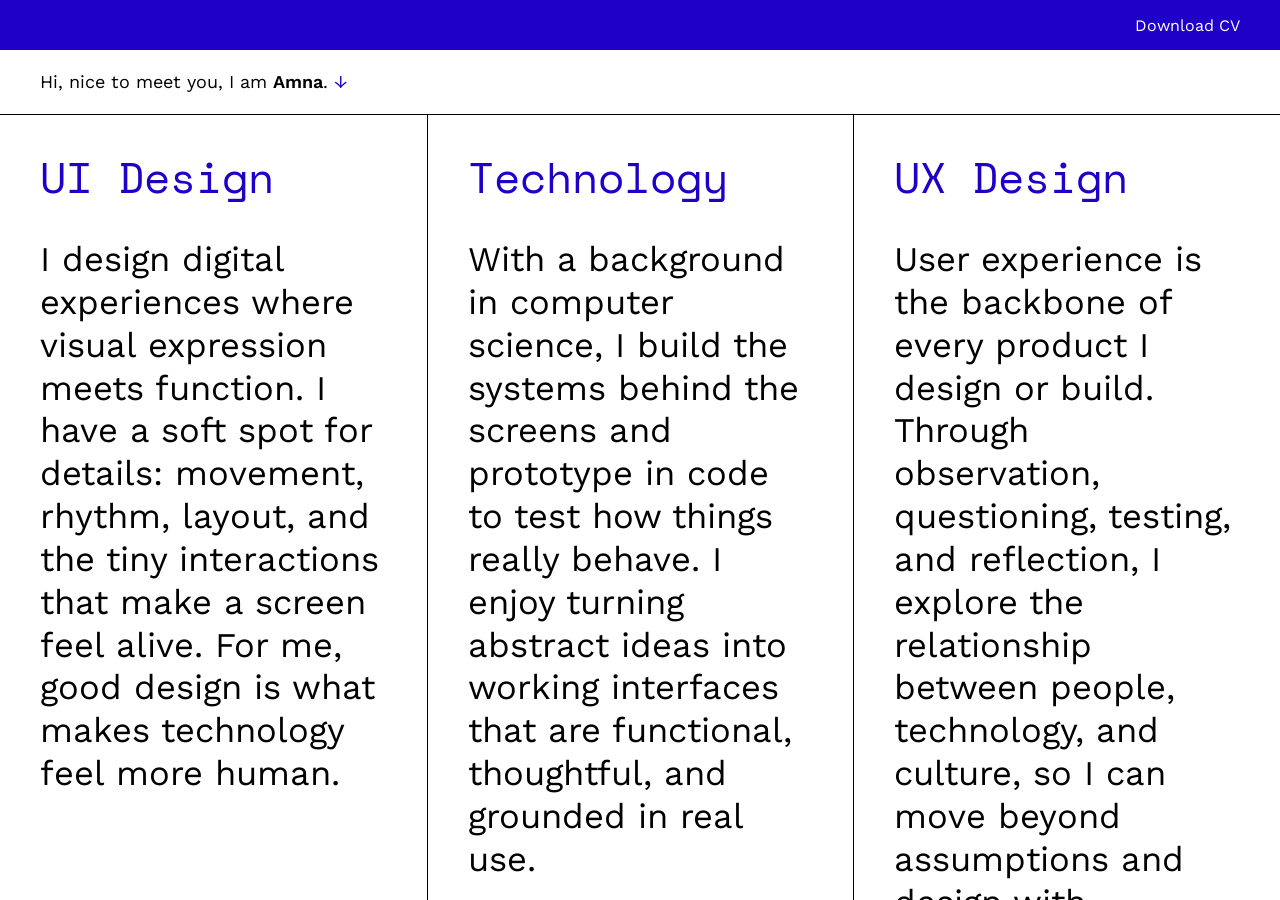
==== commit 198b1461: "Pin the back-to-projects bar on case studies and smooth column switching - The case study's back but" ====
--- a/index.html
+++ b/index.html
@@ -9,15 +9,15 @@
        titles, technical details and numbers -->
   <link rel="preconnect" href="https://fonts.googleapis.com">
   <link rel="preconnect" href="https://fonts.gstatic.com" crossorigin>
-  <link href="https://fonts.googleapis.com/css2?family=Space+Mono&family=Work+Sans:wght@400;600&display=swap" rel="stylesheet">
+  <link href="https://fonts.googleapis.com/css2?family=Space+Mono&family=Work+Sans:ital,wght@0,400;0,600;1,400&display=swap" rel="stylesheet">
   <!-- The "←", "→", "↑" and "↓" arrows aren't in the standard Work Sans download, so load them separately -->
   <link href="https://fonts.googleapis.com/css2?family=Work+Sans&text=%E2%86%90%E2%86%92%E2%86%91%E2%86%93&display=swap" rel="stylesheet">
 
   <!-- "?v=…": bump a file's number after editing it, so browsers fetch the new copy -->
-  <link rel="stylesheet" href="css/variables.css?v=3">
+  <link rel="stylesheet" href="css/variables.css?v=4">
   <link rel="stylesheet" href="css/base.css?v=2">
-  <link rel="stylesheet" href="css/home.css?v=5">
-  <link rel="stylesheet" href="css/project-page.css?v=10">
+  <link rel="stylesheet" href="css/home.css?v=21">
+  <link rel="stylesheet" href="css/project-page.css?v=17">
 </head>
 <body>
 
@@ -33,7 +33,7 @@
     </p>
 
     <!-- Shown instead of the greeting while a column is open -->
-    <button class="back-button" type="button">← Go back</button>
+    <button class="back-button" type="button">← Home</button>
 
     <!-- Full intro, hidden until "Amna" is clicked -->
     <div class="intro">
@@ -87,31 +87,31 @@
             <li>
               <a class="project-link" href="projects/unicos-branding.html">
                 UNICOS Branding - Framework
-                <img class="project-preview" src="assets/Photo/previews/UNICOS.webp" alt="">
+                <img class="project-preview" src="assets/Photo/previews/unicos-branding.jpg" alt="">
               </a>
             </li>
             <li>
               <a class="project-link" href="projects/ecal-semester-projects.html">
-                Transversal Workshop
-                <img class="project-preview" src="assets/Photo/previews/mindset.webp" alt="">
+                Transversal Workshops
+                <img class="project-preview" src="assets/Photo/previews/transversal.jpg" alt="">
               </a>
             </li>
             <li>
               <a class="project-link" href="projects/bisses-du-valais.html">
                 Bisses du Valais - Website design
-                <img class="project-preview" src="assets/Photo/previews/Bisses.webp" alt="">
+                <img class="project-preview" src="assets/Photo/previews/bisses.jpg" alt="">
               </a>
             </li>
             <li>
               <a class="project-link" href="projects/randox-certifly.html">
                 Randox | Certifly - mobile app
-                <img class="project-preview" src="assets/Photo/previews/Randox.webp" alt="">
+                <img class="project-preview" src="assets/Photo/previews/randox.jpg" alt="">
               </a>
             </li>
             <li>
               <a class="project-link" href="projects/ecaredocta.html">
                 eCareDocta - mobile app
-                <img class="project-preview" src="assets/Photo/previews/eCare.webp" alt="">
+                <img class="project-preview" src="assets/Photo/previews/ecaredocta.jpg" alt="">
               </a>
             </li>
           </ul>
@@ -150,8 +150,12 @@
                 <img class="project-preview" src="assets/Photo/previews/unicos-framework.jpg" alt="">
               </a>
             </li>
-            <li><a class="project-link" href="#">Logitech - PWS Keyboard layout</a></li>
-            <li><a class="project-link" href="#">Re-structure Workshop - ECAL</a></li>
+            <li>
+              <a class="project-link" href="projects/logitech-keyboard.html">
+                Logitech - PWS Keyboard layout
+                <img class="project-preview" src="assets/Photo/previews/logitech.jpg" alt="">
+              </a>
+            </li>
           </ul>
         </div>
 
@@ -186,13 +190,13 @@
             <li>
               <a class="project-link" href="projects/lost-and-found.html">
                 Lost &amp; Found - ECAL
-                <img class="project-preview" src="assets/Photo/previews/lost-and-found.webp" alt="">
+                <img class="project-preview" src="assets/Photo/previews/lost-and-found.jpg" alt="">
               </a>
             </li>
             <li>
               <a class="project-link" href="projects/reality-check.html">
                 Reality check - ECAL
-                <img class="project-preview" src="assets/Photo/previews/reality-check.webp" alt="">
+                <img class="project-preview" src="assets/Photo/previews/reality-check.jpg" alt="">
               </a>
             </li>
             <li>
@@ -211,6 +215,20 @@
 
   </main>
 
-  <script src="js/main.js?v=3"></script>
+  <!-- Phones only: shown instead of a case study, until the case studies have a
+       phone layout. Its slideshow is filled in by main.js. -->
+  <section class="mobile-placeholder">
+    <p class="placeholder-text">
+      Hey, thanks for stopping by!<br>
+      I’m building this site with a lot of care, and I’m still working on making the
+      case studies work well on smaller screens.<br>
+      In the meantime, you can explore them on a
+      <button class="share-link" type="button"><span>laptop</span> or <span>desktop</span></button>.
+    </p>
+    <p class="share-note" role="status"></p>
+    <div class="project-reel" aria-hidden="true"></div>
+  </section>
+
+  <script src="js/main.js?v=14"></script>
 </body>
 </html>
--- a/css/variables.css
+++ b/css/variables.css
@@ -24,9 +24,8 @@
   /* Open column: projects intro and list */
   --size-projects: clamp(24px, 2.1vw, 40px);
 
-  /* Even smaller sizes for the narrow columns while a project page is open */
+  /* Vertical column titles while a project page is open */
   --size-title-tiny: clamp(15px, 1.25vw, 26px);
-  --size-body-tiny: clamp(12px, 1vw, 20px);
 
   /* Project pages */
   --size-page-title: clamp(30px, 2.5vw, 48px);        /* project name */
@@ -46,6 +45,5 @@
   --greeting-height: 64px;
   --side-padding: clamp(32px, 3.125vw, 60px);
   --side-padding-narrow: 25px;   /* narrow columns while another column is open */
-  --side-padding-tiny: 16px;     /* narrow columns while a project page is open */
   --divider: 1px solid var(--black);
 }
--- a/css/home.css
+++ b/css/home.css
@@ -24,7 +24,8 @@
    the two is animated in main.js; CSS only swaps the text and fades it in. */
 .greeting {
   padding: 0 var(--side-padding);
-  background: var(--beige);
+  background: var(--white);
+  border-bottom: var(--divider);   /* line between the strip and the columns */
   font-size: var(--size-greeting);
   overflow: hidden;            /* hide content while the strip is resizing */
 }
@@ -67,7 +68,7 @@
   transform: translateY(3px);
 }
 
-/* "← Go back": hidden on the home view */
+/* "← Home": hidden on the home view */
 .back-button {
   display: none;
   font: inherit;
@@ -84,7 +85,7 @@
   color: var(--blue);
 }
 
-/* While a column is open (class added by main.js): swap greeting for "Go back" */
+/* While a column is open (class added by main.js): swap greeting for "← Home" */
 .greeting.shows-back .greeting-short {
   display: none;
 }
@@ -148,10 +149,13 @@
 .columns[data-expanded="tech"] { grid-template-columns: 1fr 4fr 1fr; }
 .columns[data-expanded="ux"]   { grid-template-columns: 1fr 1fr 4fr; }
 
-/* A project page is open: that column widens further to 8 parts */
-.columns[data-expanded="ui"][data-view="page"]   { grid-template-columns: 8fr 1fr 1fr; }
-.columns[data-expanded="tech"][data-view="page"] { grid-template-columns: 1fr 8fr 1fr; }
-.columns[data-expanded="ux"][data-view="page"]   { grid-template-columns: 1fr 1fr 8fr; }
+/* A project page is open: that column takes almost all the width. The narrow ones
+   only hold a vertical title: an outer one (at the window's edge) gets 6.5 parts of
+   100, an inner one 4.5 (about 125px and 85px on a 1920px screen, like the design).
+   The page itself keeps its own width (project-page.css), so it never moves. */
+.columns[data-expanded="ui"][data-view="page"]   { grid-template-columns: 89fr 4.5fr 6.5fr; }
+.columns[data-expanded="tech"][data-view="page"] { grid-template-columns: 6.5fr 87fr 6.5fr; }
+.columns[data-expanded="ux"][data-view="page"]   { grid-template-columns: 6.5fr 4.5fr 89fr; }
 
 .column {
   overflow: hidden;            /* content moves inside; main.js slides it */
@@ -220,32 +224,103 @@
   font-size: var(--size-body-small);
 }
 
-/* While a project page is open, the narrow columns get even smaller */
+/* While a project page is open, the narrow columns show only their title, written
+   vertically (reading bottom to top), so the case study gets all the attention.
+   Its top lines up with the top of the page. Clicking one still opens that
+   column's project list (see main.js). */
 .columns[data-view="page"] .column:not(.is-expanded) .column-inner {
-  padding: 30px var(--side-padding-tiny) 60px;
+  padding: 24px 0 60px;   /* level with the case study's "← back" label (project-page.css) */
+}
+
+.columns[data-view="page"] .column:not(.is-expanded) .column-text {
+  display: none;
 }
 
 .columns[data-view="page"] .column:not(.is-expanded) .column-title {
+  width: fit-content;            /* as wide as one line of text */
+  margin: 0 auto;                /* centred in a column between two others... */
   font-size: var(--size-title-tiny);
-}
-
-.columns[data-view="page"] .column:not(.is-expanded) .column-text {
-  font-size: var(--size-body-tiny);
+  line-height: 1;
+  writing-mode: vertical-rl;
+  transform: rotate(180deg);     /* turn it so it reads upwards */
+  white-space: nowrap;
+  animation: fade-in 0.3s ease 0.1s both;   /* softly replaces the horizontal title */
+}
+
+/* ...but at the window's edges it lines up with "← Home" (left) and
+   "Download CV" (right), which stay at the normal side padding */
+.columns[data-view="page"] > .column:first-of-type:not(.is-expanded) .column-inner {
+  padding-left: var(--side-padding);
+}
+
+.columns[data-view="page"] > .column:first-of-type:not(.is-expanded) .column-title {
+  margin-left: 0;
+}
+
+.columns[data-view="page"] > .column:last-of-type:not(.is-expanded) .column-inner {
+  padding-right: var(--side-padding);
+}
+
+.columns[data-view="page"] > .column:last-of-type:not(.is-expanded) .column-title {
+  margin-right: 0;
+}
+
+/* A column that turns narrow fades its text in right away (no delay) */
+.columns[data-expanded] .column:not(.is-expanded) .column-summary {
+  transition: opacity 0.3s ease;
+}
+
+/* Back from a project page (class set by main.js while the columns resize): the
+   narrow columns' text is laid out at its final width from the first frame, so the
+   widening strips reveal it like a page sliding open, instead of squeezing and
+   re-wrapping it. 1px is the divider line on the left of the 2nd and 3rd columns. */
+.columns.is-resizing[data-expanded]:not([data-view="page"]) .column:not(.is-expanded) .column-summary {
+  width: calc(100vw / 6 - 2 * var(--side-padding-narrow) - 1px);
+}
+
+.columns.is-resizing[data-expanded]:not([data-view="page"]) .column:first-of-type:not(.is-expanded) .column-summary {
+  width: calc(100vw / 6 - 2 * var(--side-padding-narrow));
+}
+
+/* ...takes its final size at once, so the column that was open doesn't shrink
+   its text (and re-wrap it) step by step, and fades in (the vertical titles
+   don't snap to horizontal ones) */
+.columns.is-resizing[data-expanded]:not([data-view="page"]) .column:not(.is-expanded) :is(.column-title, .column-text) {
+  transition: none;
+  animation: fade-in 0.4s ease both;
+}
+
+/* Back home from a project page: the same, at the home view's column width */
+.columns.is-resizing:not([data-expanded]) .column-summary {
+  width: calc(100vw / 3 - 2 * var(--side-padding) - 1px);
+}
+
+.columns.is-resizing:not([data-expanded]) .column:first-of-type .column-summary {
+  width: calc(100vw / 3 - 2 * var(--side-padding));
+}
+
+.columns.is-resizing:not([data-expanded]) :is(.column-title, .column-text) {
+  transition: none;
+  animation: fade-in 0.4s ease both;
+}
+
+/* From a project page straight to another column: the column that opens hides
+   its vertical title at once, instead of fading it out while it grows back to a
+   big horizontal title */
+.columns.is-resizing .column.is-expanded .column-summary {
+  transition: none;
 }
 
 /* Space Mono titles are wide: in the narrow columns (1/6 of the window with a column
-   open, 1/10 with a page open) they shrink only as far as needed for "Technology",
-   10 letters, about 6.2 times the font size, to fit */
-.columns[data-expanded] .column:not(.is-expanded) .column-title.mono {
+   open) they shrink only as far as needed for "Technology", 10 letters, about 6.2
+   times the font size, to fit. Vertical titles (page open) don't need this. */
+.columns[data-expanded]:not([data-view="page"]) .column:not(.is-expanded) .column-title.mono {
   font-size: min(var(--size-title-small), (100vw / 6 - 2 * var(--side-padding-narrow)) / 6.2);
 }
 
-.columns[data-view="page"] .column:not(.is-expanded) .column-title.mono {
-  font-size: min(var(--size-title-tiny), (100vw / 10 - 2 * var(--side-padding-tiny)) / 6.2);
-}
-
-/* "← Go back" and "Download CV" stay in line with the text of the first and
-   last columns, moving in as those columns' side padding shrinks */
+/* "← Home" and "Download CV" stay in line with the text of the first and
+   last columns, moving in as those columns' side padding shrinks (and back out
+   to the normal padding while a project page is open, see above) */
 .greeting,
 .top-bar {
   transition: padding var(--expand-time) var(--ease);
@@ -256,7 +331,7 @@
 }
 
 body:has(.columns[data-view="page"] > .column:first-of-type:not(.is-expanded)) .greeting {
-  padding-left: var(--side-padding-tiny);
+  padding-left: var(--side-padding);
 }
 
 body:has(.columns[data-expanded] > .column:last-of-type:not(.is-expanded)) .top-bar {
@@ -264,7 +339,7 @@
 }
 
 body:has(.columns[data-view="page"] > .column:last-of-type:not(.is-expanded)) .top-bar {
-  padding-right: var(--side-padding-tiny);
+  padding-right: var(--side-padding);
 }
 
 /* ---------- Open column: summary out, projects in ---------- */
@@ -310,6 +385,11 @@
 @keyframes projects-from-center {
   from { opacity: 0; clip-path: inset(0 50%); }
   to   { opacity: 1; clip-path: inset(0 0); }
+}
+
+/* Back from a project page, the list starts fading in as soon as the page is gone */
+.columns.is-resizing .column.is-expanded .column-projects {
+  animation-delay: 0s;
 }
 
 .projects-intro {
@@ -372,4 +452,218 @@
   transform: translateY(-50%) scale(1);
 }
 
-/* ---------- Mobile (to be added once the mobile design is ready) ---------- */
+/* ---------- Phones (up to 767px wide) ---------- */
+/* The three sections stack and the page scrolls normally. Tapping a section opens
+   its project list below its text (the other sections fold down to their titles),
+   with a small slideshow of its projects. Tapping a project shows a placeholder
+   page until the case studies have a phone layout. Behaviour: see main.js. */
+
+/* Slideshows and the placeholder page only exist on phones */
+.project-reel,
+.mobile-placeholder {
+  display: none;
+}
+
+@media (max-width: 767px) {
+  :root {
+    --side-padding: 20px;
+    --side-padding-narrow: 20px;
+    --top-bar-height: 48px;
+    --greeting-height: 48px;
+    --size-small: 14px;
+    --size-greeting: 15px;
+    --size-title: 24px;
+    --size-title-small: 24px;
+    --size-body: 17px;
+    --size-body-small: 17px;
+    --size-projects: 17px;
+  }
+
+  /* The page scrolls normally (on desktop only the columns scroll, see main.js) */
+  html,
+  body {
+    height: auto;
+    overflow: visible;
+  }
+
+  /* Sections stacked, with a line between them */
+  .columns {
+    display: block;
+  }
+
+  .column {
+    overflow: visible;
+  }
+
+  .column + .column {
+    border-left: none;
+    border-top: var(--divider);
+  }
+
+  .column-inner {
+    display: block;
+    padding: 16px var(--side-padding) 18px !important;
+    transform: none !important;                          /* ignore the desktop scrolling */
+  }
+
+  .column-title {
+    margin-bottom: 0.5em;
+  }
+
+  /* An open section keeps its text, with its projects below it */
+  .column.is-expanded .column-summary {
+    opacity: 1;
+    pointer-events: auto;
+  }
+
+  .column[data-name] .column-projects {
+    width: auto;
+    justify-self: auto;
+  }
+
+  .column[data-name].is-expanded .column-projects {
+    margin-top: 12px;
+    animation: projects-in 0.5s ease-out both;
+  }
+
+  /* The list's own title and intro are for the wide desktop column only */
+  .column-projects > .column-title,
+  .projects-intro {
+    display: none;
+  }
+
+  /* The other sections fold down to just their titles */
+  .columns[data-expanded] .column:not(.is-expanded) .column-text {
+    display: none;
+  }
+
+  .columns[data-expanded] .column:not(.is-expanded) .column-title,
+  .columns[data-expanded]:not([data-view="page"]) .column:not(.is-expanded) .column-title.mono {
+    font-size: var(--size-title-small);
+    line-height: 1.2;
+    margin-bottom: 0;
+  }
+
+  /* ...in slim rows */
+  .columns[data-expanded] .column:not(.is-expanded) .column-inner {
+    padding-top: 14px !important;
+    padding-bottom: 14px !important;
+  }
+
+  /* No hover effects on phones: a tap would leave text blue or arrows nudged */
+  .column:not(.is-expanded):hover .column-text,
+  .project-link:hover,
+  .name-button:hover,
+  .back-button:hover {
+    color: inherit;
+  }
+
+  .project-link:hover::before,
+  .name-button:hover .name-arrow,
+  .greeting.is-open:hover .intro-close {
+    transform: none;
+  }
+
+  .cv-link:hover,
+  .intro-link:hover {
+    text-decoration: none;
+  }
+
+  /* Project rows keep their line underneath (as on desktop), but no hover
+     previews (phones can't hover) */
+  .project-link {
+    padding: 0.6em 0;
+  }
+
+  .project-preview {
+    display: none;
+  }
+
+  /* Slideshow of the section's projects, in the bottom-right corner:
+     the images sit on top of each other and fade into one another */
+  .project-reel {
+    display: block;
+    position: relative;
+    width: 100px;
+    aspect-ratio: 1;
+    margin: 20px 0 0 auto;
+    overflow: hidden;
+  }
+
+  /* The images are squares (assets/Photo/reel/, 300×300 = 3x the box), so each fills it exactly */
+  .project-reel img {
+    position: absolute;
+    inset: 0;
+    width: 100%;
+    height: 100%;
+    object-fit: cover;
+    opacity: 0;
+    transition: opacity 0.1s ease;   /* near-instant swap (timing in main.js) */
+  }
+
+  .project-reel img.is-shown {
+    opacity: 1;
+  }
+
+  /* The greeting stays while a section is open; "← Home" only appears on the
+     placeholder page */
+  .greeting.shows-back:not(.is-open) .greeting-short {
+    display: block;
+  }
+
+  .greeting.shows-back .back-button {
+    display: none;
+  }
+
+  body.shows-placeholder .greeting.shows-back .greeting-short {
+    display: none;
+  }
+
+  body.shows-placeholder .greeting .back-button {
+    display: block;
+    animation: fade-in 0.4s ease both;
+  }
+
+  /* Placeholder page: message at the top, slideshow of every project at the bottom */
+  body.shows-placeholder .columns {
+    display: none;
+  }
+
+  body.shows-placeholder .mobile-placeholder {
+    display: flex;
+    flex-direction: column;
+    min-height: calc(100vh - var(--top-bar-height) - var(--greeting-height) - 1px);   /* 1px: the strip's divider line */
+    min-height: calc(100svh - var(--top-bar-height) - var(--greeting-height) - 1px);
+    padding: 32px var(--side-padding) 20px;
+    animation: fade-in 0.4s ease both;
+  }
+
+  .placeholder-text {
+    font-size: 20px;
+    line-height: 1.2;
+  }
+
+  /* "laptop or desktop": sends the site's address on (see main.js) */
+  .share-link {
+    font: inherit;
+    color: inherit;
+    background: none;
+    border: none;
+    cursor: pointer;
+  }
+
+  .share-link span {
+    color: var(--blue);
+  }
+
+  .share-note {
+    min-height: 1.2em;           /* room for the note, so nothing jumps when it appears */
+    margin: 0.6em 0 32px;
+    font-size: 15px;
+    color: var(--blue);
+  }
+
+  .mobile-placeholder .project-reel {
+    margin: auto 0 0 auto;       /* bottom-right corner of the page, same size as above */
+  }
+}
--- a/css/project-page.css
+++ b/css/project-page.css
@@ -16,7 +16,7 @@
 
 .column.shows-page .column-page {
   display: block;
-  animation: projects-in 0.7s ease-out 0.1s both;   /* keyframes in home.css */
+  animation: projects-in 0.7s ease-out both;   /* starts as soon as the list is gone; keyframes in home.css */
 }
 
 /* ---------- Page layout ---------- */
@@ -37,15 +37,16 @@
   line-height: 1.17;
 }
 
-/* "← Design projects": back to the project list */
+/* "← Design projects": back to the project list. Smaller than the project's
+   title below it, as it stays on screen the whole time (see .page-bar). */
 .page-back {
   font: inherit;
-  font-size: var(--size-title);
+  font-size: var(--size-page-subheading);
   color: var(--blue);
   background: none;
   border: none;
   cursor: pointer;
-  margin-bottom: 0.3em;
+  margin-bottom: 16px;           /* gap to the project's title */
 }
 
 .page-back-arrow {
@@ -55,13 +56,28 @@
 
 .page-back:hover .page-back-arrow {
   transform: translateX(-6px);   /* arrow nudges left on hover */
+}
+
+/* The bar around "← Design projects" (added by main.js) stays at the top of the
+   column while the case study scrolls, so the way back to the project list is
+   always in reach. Its white background reaches up over the column's top padding
+   (30px, .column-inner in home.css) and hides the page passing underneath, across
+   the whole column (the bar reaches past both sides; the column cuts it off).
+   The label sits 24px below the divider line, level with the vertical titles of
+   the narrow columns (home.css). */
+.page-bar {
+  position: relative;
+  z-index: 3;                    /* above the page's images and videos */
+  margin: -30px -100vw 0 calc(-1 * var(--side-padding));
+  padding: 24px 100vw 0 var(--side-padding);
+  background: var(--white);
 }
 
 .page-title {
   font-size: var(--size-page-title);
   font-weight: 400;
   color: var(--blue);
-  margin-bottom: 0.7em;
+  margin-bottom: 0.5em;          /* 24px on a large screen */
 }
 
 .page-hero {
@@ -489,11 +505,6 @@
   margin-bottom: calc(var(--space-block) / 2);   /* 32px */
 }
 
-/* Back button with a set 24px gap above the page title */
-.page-back--spaced {
-  margin-bottom: 24px;
-}
-
 /* Section with half the usual space below it (Roles and Responsibilities) */
 .page-section--half {
   margin-bottom: calc(var(--space-block) / 2);   /* 32px */
@@ -580,7 +591,7 @@
   stroke: var(--blue);
 }
 
-/* ---------- Pieces used on the Transversal Workshop page ---------- */
+/* ---------- Pieces used on the Transversal Workshops page ---------- */
 /* Three rugs side by side, edge to edge like the design */
 .rug-row {
   display: grid;
@@ -630,6 +641,28 @@
   width: 100%;
   aspect-ratio: 9 / 16;
   object-fit: cover;             /* fill the tile, cropping if a file isn't exactly 9:16 */
+}
+
+/* Re-structure process photos: three columns (303 / 320 / 308 of 976px in the design),
+   each a stack of images at their own shape */
+.process-columns {
+  display: grid;
+  grid-template-columns: 303fr 320fr 308fr;
+  column-gap: 2.36%;
+  align-items: start;
+  margin-bottom: var(--space-block);
+}
+
+.process-columns > div {
+  display: flex;
+  flex-direction: column;
+  gap: 22px;
+}
+
+.process-columns img,
+.process-columns .page-video {
+  width: 100%;
+  margin: 0;
 }
 
 /* ---------- Pieces used on the two UNICOS pages ---------- */
@@ -668,6 +701,12 @@
 .scope-circles--mono text {
   font-family: var(--font-mono);
   font-size: 30px;
+}
+
+/* Italic closing note, e.g. the NDA notice on the Logitech page */
+.project-page .page-note {
+  font-style: italic;
+  margin-top: var(--space-block);
 }
 
 /* "Step:1 Analyzing old panel": bold black step titles */
